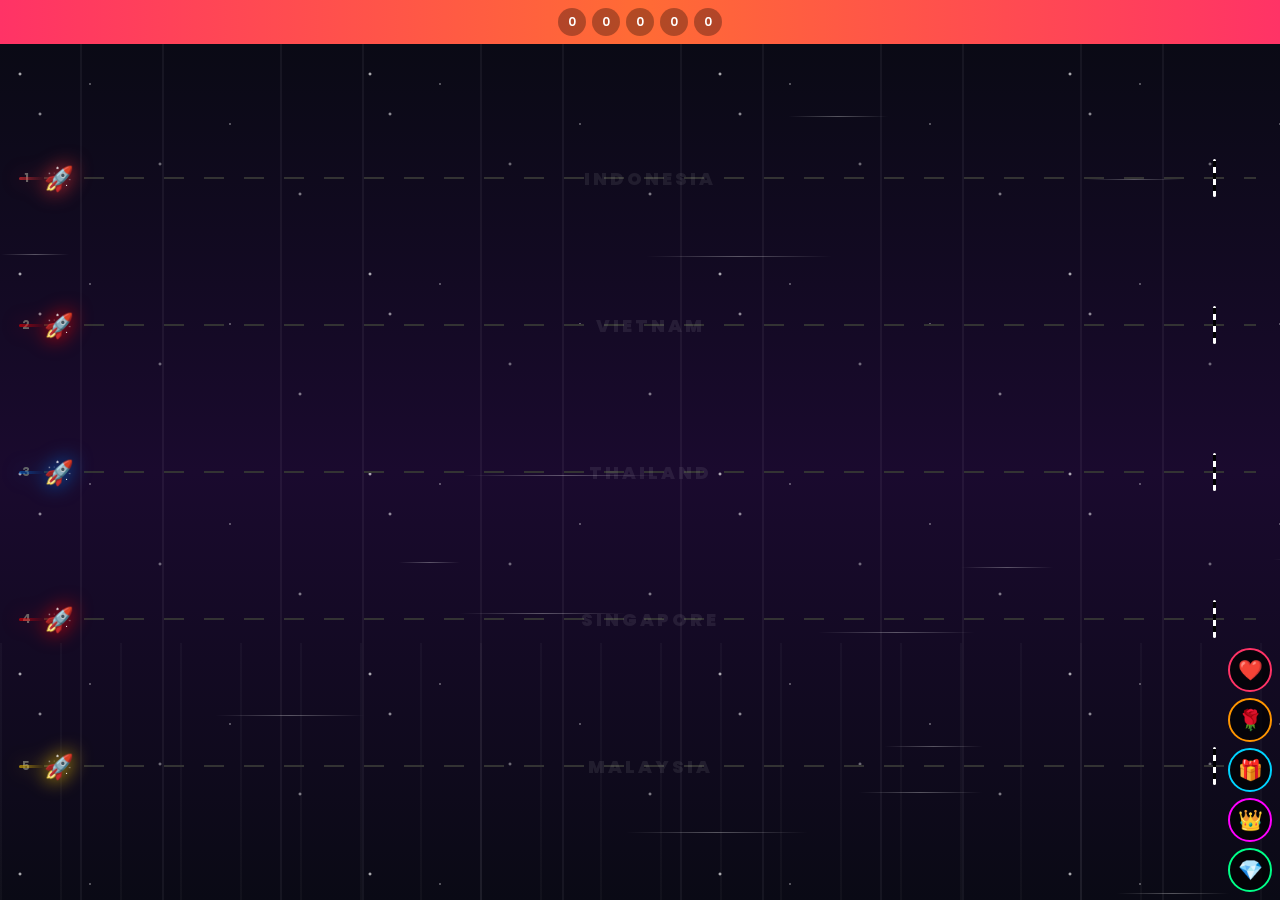
==== joss.html @ 589e6eca "Add files via upload" ====
<!DOCTYPE html>
<html lang="id">
<head>
<meta charset="UTF-8">
<meta name="viewport" content="width=device-width, initial-scale=1.0">
<title>Rocket Racing Game</title>
<style>
  @import url('https://fonts.googleapis.com/css2?family=Poppins:wght@400;600;700;900&display=swap');

  * { margin: 0; padding: 0; box-sizing: border-box; }

  body {
    font-family: 'Poppins', sans-serif;
    background: #0a0a0f;
    color: white;
    overflow: hidden;
    height: 100vh;
    display: flex;
    flex-direction: column;
  }

  /* Winner Bar */
  .winner-bar {
    display: none;
    justify-content: center;
    align-items: center;
    gap: 20px;
    padding: 12px;
    background: linear-gradient(90deg, #ffd700, #ffaa00, #ffd700);
    animation: winnerBarSlide 0.5s ease;
  }
  .winner-bar.show { display: flex; }
  @keyframes winnerBarSlide {
    from { transform: translateY(-100%); opacity: 0; }
    to { transform: translateY(0); opacity: 1; }
  }
  .winner-bar .trophy {
    font-size: 28px;
    animation: trophyBounce 1s ease infinite;
  }
  @keyframes trophyBounce {
    0%, 100% { transform: translateY(0); }
    50% { transform: translateY(-6px); }
  }
  .winner-bar .winner-info {
    display: flex;
    align-items: center;
    gap: 10px;
  }
  .winner-bar .winner-flag {
    width: 40px; height: 28px;
    object-fit: cover;
    border-radius: 3px;
    box-shadow: 0 2px 8px rgba(0,0,0,0.3);
    animation: flagWave 2s ease-in-out infinite;
  }
  @keyframes flagWave {
    0%, 100% { transform: rotate(-2deg) scale(1); }
    50% { transform: rotate(2deg) scale(1.05); }
  }
  .winner-bar .winner-name {
    font-size: 18px;
    font-weight: 700;
    color: #000;
  }
  .winner-bar .winner-score {
    font-size: 14px;
    font-weight: 600;
    color: #333;
    background: rgba(255,255,255,0.3);
    padding: 2px 10px;
    border-radius: 10px;
  }

  /* Scoreboard */
  .scoreboard {
    display: flex;
    justify-content: center;
    gap: 6px;
    padding: 8px 4px;
    background: linear-gradient(90deg, #ff3366, #ff6b35, #ff3366);
  }
  .score-item {
    display: flex; align-items: center; gap: 4px;
    background: rgba(0,0,0,0.3);
    padding: 5px 10px;
    border-radius: 16px;
    font-size: 12px; font-weight: 600;
  }
  .flag-img {
    width: 24px; height: 18px;
    object-fit: cover;
    border-radius: 2px;
    box-shadow: 0 1px 3px rgba(0,0,0,0.3);
  }

  /* Racing Track */
  .track-container {
    flex: 1;
    position: relative;
    background: linear-gradient(180deg, #0a0a15 0%, #1a0a2e 50%, #0a0a15 100%);
    overflow: hidden;
  }

  .moving-bg {
    position: absolute;
    inset: 0;
    background: 
      radial-gradient(2px 2px at 20px 30px, white, transparent),
      radial-gradient(2px 2px at 40px 70px, rgba(255,255,255,0.8), transparent),
      radial-gradient(1px 1px at 90px 40px, white, transparent),
      radial-gradient(2px 2px at 160px 120px, rgba(255,255,255,0.6), transparent),
      radial-gradient(1px 1px at 230px 80px, white, transparent),
      radial-gradient(2px 2px at 300px 150px, rgba(255,255,255,0.7), transparent),
      repeating-linear-gradient(
        90deg,
        transparent 0px, transparent 80px,
        rgba(255,255,255,0.05) 80px, rgba(255,255,255,0.05) 82px
      );
    background-size: 350px 200px, 350px 200px, 350px 200px, 350px 200px, 350px 200px, 350px 200px, 200px 100%;
    animation: bgMove 2s linear infinite;
  }

  @keyframes bgMove {
    from { background-position: 0 0, 0 0, 0 0, 0 0, 0 0, 0 0, 0 0; }
    to { background-position: -350px 0, -350px 0, -350px 0, -350px 0, -350px 0, -350px 0, -200px 0; }
  }

  .ground-texture {
    position: absolute;
    bottom: 0;
    left: 0; right: 0;
    height: 30%;
    background: repeating-linear-gradient(
      90deg,
      rgba(255,255,255,0.03) 0px, rgba(255,255,255,0.03) 2px,
      transparent 2px, transparent 60px
    );
    animation: groundMove 1.5s linear infinite;
  }

  @keyframes groundMove {
    from { background-position: 0 0; }
    to { background-position: -60px 0; }
  }

  .track {
    position: relative;
    height: 100%;
    padding: 8px 16px;
    display: flex;
    flex-direction: column;
    justify-content: space-evenly;
    z-index: 2;
  }

  .lane {
    position: relative;
    height: 42px;
    display: flex;
    align-items: center;
  }

  .left-flag {
    width: 32px;
    height: 22px;
    object-fit: cover;
    border-radius: 3px;
    box-shadow: 0 2px 6px rgba(0,0,0,0.4);
    margin-right: 6px;
    flex-shrink: 0;
  }

  .lane-number {
    width: 20px;
    text-align: center;
    font-size: 12px;
    font-weight: 700;
    color: #666;
  }

  .lane-track {
    flex: 1;
    height: 2px;
    background: repeating-linear-gradient(
      90deg,
      #333 0px, #333 20px,
      transparent 20px, transparent 40px
    );
    position: relative;
    margin: 0 8px;
  }

  .finish-line {
    position: absolute;
    right: 40px;
    top: -18px;
    bottom: -18px;
    width: 3px;
    background: repeating-linear-gradient(
      0deg,
      #fff 0px, #fff 6px,
      #000 6px, #000 12px
    );
    border-radius: 2px;
  }

  .rocket {
    position: absolute;
    left: 0;
    top: 50%;
    transform: translateY(-50%);
    font-size: 24px;
    transition: left 0.3s cubic-bezier(0.25, 0.46, 0.45, 0.94);
    filter: drop-shadow(0 0 10px currentColor);
    z-index: 5;
    animation: rocketFloat 1.5s ease-in-out infinite;
  }

  @keyframes rocketFloat {
    0%, 100% { transform: translateY(-50%) translateX(0) rotate(0deg); }
    25% { transform: translateY(-60%) translateX(2px) rotate(1deg); }
    50% { transform: translateY(-50%) translateX(4px) rotate(0deg); }
    75% { transform: translateY(-60%) translateX(2px) rotate(-1deg); }
  }

  .rocket.burst {
    animation: rocketBurst 0.4s ease-out !important;
  }

  @keyframes rocketBurst {
    0% { transform: translateY(-50%) scale(1); }
    50% { transform: translateY(-65%) scale(1.2) translateX(8px); }
    100% { transform: translateY(-50%) scale(1); }
  }

  .rocket-trail {
    position: absolute;
    left: -25px;
    top: 50%;
    transform: translateY(-50%);
    width: 25px;
    height: 3px;
    background: linear-gradient(90deg, currentColor, transparent);
    border-radius: 2px;
    opacity: 0.6;
    animation: trailFlicker 0.3s ease-in-out infinite alternate;
  }

  @keyframes trailFlicker {
    from { opacity: 0.4; width: 18px; }
    to { opacity: 0.8; width: 30px; }
  }

  .country-label {
    position: absolute;
    left: 50%;
    top: 50%;
    transform: translate(-50%, -50%);
    font-size: 18px;
    font-weight: 900;
    color: rgba(255,255,255,0.08);
    text-transform: uppercase;
    letter-spacing: 3px;
    pointer-events: none;
  }

  .lane-flag {
    width: 28px;
    height: 20px;
    object-fit: cover;
    border-radius: 3px;
    box-shadow: 0 2px 6px rgba(0,0,0,0.4);
  }

  .speed-lines {
    position: absolute;
    inset: 0;
    pointer-events: none;
    z-index: 1;
    overflow: hidden;
  }

  .speed-line {
    position: absolute;
    height: 1px;
    background: linear-gradient(90deg, transparent, rgba(255,255,255,0.3), transparent);
    animation: speedLineMove linear infinite;
  }

  @keyframes speedLineMove {
    from { transform: translateX(100vw); }
    to { transform: translateX(-100px); }
  }

  .gift-panel {
    position: absolute;
    bottom: 8px;
    right: 8px;
    display: flex;
    flex-direction: column;
    gap: 6px;
    z-index: 50;
  }

  .gift-btn-action {
    width: 44px;
    height: 44px;
    border-radius: 50%;
    border: 2px solid;
    background: rgba(0,0,0,0.7);
    color: white;
    font-size: 20px;
    cursor: pointer;
    display: flex;
    align-items: center;
    justify-content: center;
    transition: all 0.2s;
    position: relative;
  }

  .gift-btn-action:hover { transform: scale(1.15); }
  .gift-btn-action:active { transform: scale(0.95); }

  .gift-btn-action .cost {
    position: absolute;
    bottom: -12px;
    font-size: 8px;
    background: #333;
    padding: 1px 5px;
    border-radius: 6px;
    white-space: nowrap;
  }

  .confetti {
    position: fixed;
    width: 10px;
    height: 10px;
    top: -10px;
    animation: confettiFall 3s linear forwards;
    z-index: 999;
  }

  @keyframes confettiFall {
    to { transform: translateY(100vh) rotate(720deg); opacity: 0; }
  }

  .rank-badge {
    position: absolute;
    right: 5px;
    top: 50%;
    transform: translateY(-50%);
    background: gold;
    color: #000;
    width: 20px;
    height: 20px;
    border-radius: 50%;
    display: flex;
    align-items: center;
    justify-content: center;
    font-size: 10px;
    font-weight: 900;
    opacity: 0;
    transition: opacity 0.3s;
  }

  .rank-badge.show { opacity: 1; }
</style>
</head>
<body>

<div class="winner-bar" id="winnerBar">
  <div class="trophy">🏆</div>
  <div class="winner-info" id="winnerInfo"></div>
</div>

<div class="scoreboard" id="scoreboard"></div>

<div class="track-container">
  <div class="moving-bg"></div>
  <div class="ground-texture"></div>
  <div class="speed-lines" id="speedLines"></div>

  <div class="track" id="track"></div>

  <div class="gift-panel">
    <button class="gift-btn-action" style="border-color:#ff3366;color:#ff3366" onclick="sendGift(0)">❤️</button>
    <button class="gift-btn-action" style="border-color:#ff9500;color:#ff9500" onclick="sendGift(1)">🌹</button>
    <button class="gift-btn-action" style="border-color:#00d4ff;color:#00d4ff" onclick="sendGift(2)">🎁</button>
    <button class="gift-btn-action" style="border-color:#ff00ff;color:#ff00ff" onclick="sendGift(3)">👑</button>
    <button class="gift-btn-action" style="border-color:#00ff88;color:#00ff88" onclick="sendGift(4)">💎</button>
  </div>
</div>

<script>
const flagImages = {
  'Indonesia': 'https://image.similarpng.com/327ea33b634d70838083cb60b3943709f1886fa8.png',
  'Vietnam': 'https://image.similarpng.com/9f1cc31309987e7057c8e6fb2352e2a44a5ff8c0.png',
  'Thailand': 'https://image.similarpng.com/f52fe9be884b998d1bae1ef0d6025dc621c8d9d1.png',
  'Singapore': 'https://image.similarpng.com/cafcdd68857f2ebf5bef888b0ff94163eaa7319f.png',
  'Malaysia': 'https://upload.wikimedia.org/wikipedia/commons/thumb/6/66/Flag_of_Malaysia.svg/2560px-Flag_of_Malaysia.svg.png'
};

const countries = [
  { name: 'Indonesia', flagImg: flagImages['Indonesia'], color: '#ff3333', emoji: '🚀', score: 0, wins: 0 },
  { name: 'Vietnam', flagImg: flagImages['Vietnam'], color: '#ff0000', emoji: '🚀', score: 0, wins: 0 },
  { name: 'Thailand', flagImg: flagImages['Thailand'], color: '#0066cc', emoji: '🚀', score: 0, wins: 0 },
  { name: 'Singapore', flagImg: flagImages['Singapore'], color: '#ff0000', emoji: '🚀', score: 0, wins: 0 },
  { name: 'Malaysia', flagImg: flagImages['Malaysia'], color: '#ffcc00', emoji: '🚀', score: 0, wins: 0 }
];

let raceFinished = false;
let horsePositions = new Array(countries.length).fill(0);
const FINISH_LINE = 20; // 20 points to win
const POINTS_PER_GIFT = 1; // All gifts = 1 point

function init() {
  renderScoreboard();
  renderTrack();
  createSpeedLines();
}

function createSpeedLines() {
  const container = document.getElementById('speedLines');
  for (let i = 0; i < 15; i++) {
    const line = document.createElement('div');
    line.className = 'speed-line';
    line.style.top = Math.random() * 100 + '%';
    line.style.width = (50 + Math.random() * 150) + 'px';
    line.style.left = Math.random() * 100 + 'vw';
    line.style.animationDuration = (0.5 + Math.random() * 1.5) + 's';
    line.style.animationDelay = Math.random() * 2 + 's';
    container.appendChild(line);
  }
}

function renderScoreboard() {
  const sb = document.getElementById('scoreboard');
  const sorted = [...countries].sort((a,b) => b.score - a.score);
  sb.innerHTML = sorted.map((c, i) => `
    <div class="score-item">
      <img class="flag-img" src="${c.flagImg}" alt="${c.name}" onerror="this.style.display='none'">
      <span>${c.score}</span>
      ${c.wins > 0 ? `<span style="color:#ffd700;font-size:10px">🏆${c.wins}</span>` : ''}
    </div>
  `).join('');
}

function renderTrack() {
  const track = document.getElementById('track');
  track.innerHTML = countries.map((c, i) => `
    <div class="lane">
      <img class="left-flag" src="${c.flagImg}" alt="${c.name}" onerror="this.style.display='none'">
      <div class="lane-number">${i+1}</div>
      <div class="lane-track">
        <span class="country-label">${c.name}</span>
        <div class="finish-line"></div>
        <div class="rocket" id="rocket-${i}" style="color:${c.color}">
          ${c.emoji}
          <div class="rocket-trail" style="color:${c.color}"></div>
        </div>
        <div class="rank-badge" id="rank-${i}"></div>
      </div>
      <img class="lane-flag" src="${c.flagImg}" alt="${c.name}" onerror="this.style.display='none'">
    </div>
  `).join('');
}

function moveRocket(index) {
  if (raceFinished) return;

  horsePositions[index] = Math.min(horsePositions[index] + POINTS_PER_GIFT, FINISH_LINE);
  const rocket = document.getElementById(`rocket-${index}`);
  // Calculate percentage: position / finish_line * max_visible_percent
  const maxVisiblePercent = 85;
  const leftPercent = (horsePositions[index] / FINISH_LINE) * maxVisiblePercent;
  rocket.style.left = leftPercent + '%';

  rocket.classList.add('burst');
  setTimeout(() => rocket.classList.remove('burst'), 400);

  countries[index].score = horsePositions[index];
  renderScoreboard();
  updateRanks();

  if (horsePositions[index] >= FINISH_LINE) {
    finishRace(index);
  }
}

function updateRanks() {
  const sorted = horsePositions.map((pos, i) => ({ pos, i }))
    .sort((a, b) => b.pos - a.pos);

  sorted.forEach((item, rank) => {
    const badge = document.getElementById(`rank-${item.i}`);
    if (rank < 3) {
      badge.textContent = rank + 1;
      badge.style.background = rank === 0 ? 'gold' : rank === 1 ? '#c0c0c0' : '#cd7f32';
      badge.classList.add('show');
    }
  });
}

function sendGift(countryIndex) {
  moveRocket(countryIndex);
}

function finishRace(winnerIndex) {
  raceFinished = true;
  const winner = countries[winnerIndex];
  winner.wins += 1;

  const winnerBar = document.getElementById('winnerBar');
  const winnerInfo = document.getElementById('winnerInfo');
  winnerInfo.innerHTML = `
    <img class="winner-flag" src="${winner.flagImg}" alt="${winner.name}">
    <span class="winner-name">${winner.name} MENANG!</span>
    <span class="winner-score">🏆 ${winner.wins} kemenangan</span>
  `;
  winnerBar.classList.add('show');

  renderScoreboard();

  for (let i = 0; i < 50; i++) {
    setTimeout(() => createConfetti(), i * 50);
  }

  setTimeout(() => resetToStart(), 3000);
}

function createConfetti() {
  const confetti = document.createElement('div');
  confetti.className = 'confetti';
  confetti.style.left = Math.random() * 100 + 'vw';
  confetti.style.background = ['#ff3366', '#00d4ff', '#ff9500', '#00ff88', '#ff00ff', '#ffff00'][Math.floor(Math.random() * 6)];
  confetti.style.animationDuration = (2 + Math.random() * 2) + 's';
  document.body.appendChild(confetti);
  setTimeout(() => confetti.remove(), 4000);
}

function resetToStart() {
  raceFinished = false;
  horsePositions = new Array(countries.length).fill(0);
  countries.forEach(c => c.score = 0);

  document.getElementById('winnerBar').classList.remove('show');

  countries.forEach((c, i) => {
    const rocket = document.getElementById(`rocket-${i}`);
    rocket.style.left = '0%';
    document.getElementById(`rank-${i}`).classList.remove('show');
  });

  renderScoreboard();
}

init();
</script>

</body>
</html>
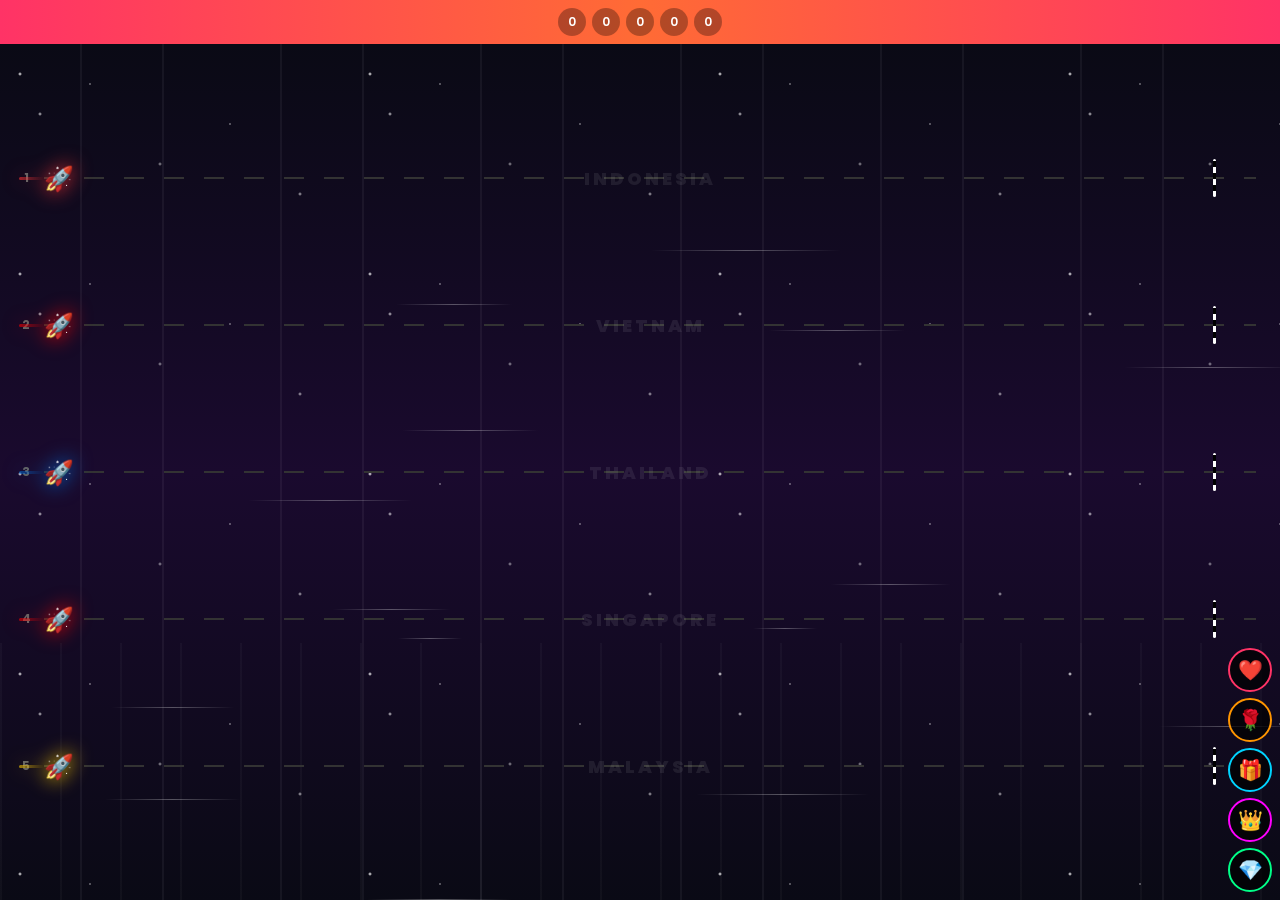
==== commit 99e4fbac: "helo" ====
--- a/joss.html
+++ b/joss.html
@@ -19,7 +19,7 @@
     flex-direction: column;
   }
 
-  /* Winner Bar */
+  /* Winner Bar helo*/
   .winner-bar {
     display: none;
     justify-content: center;
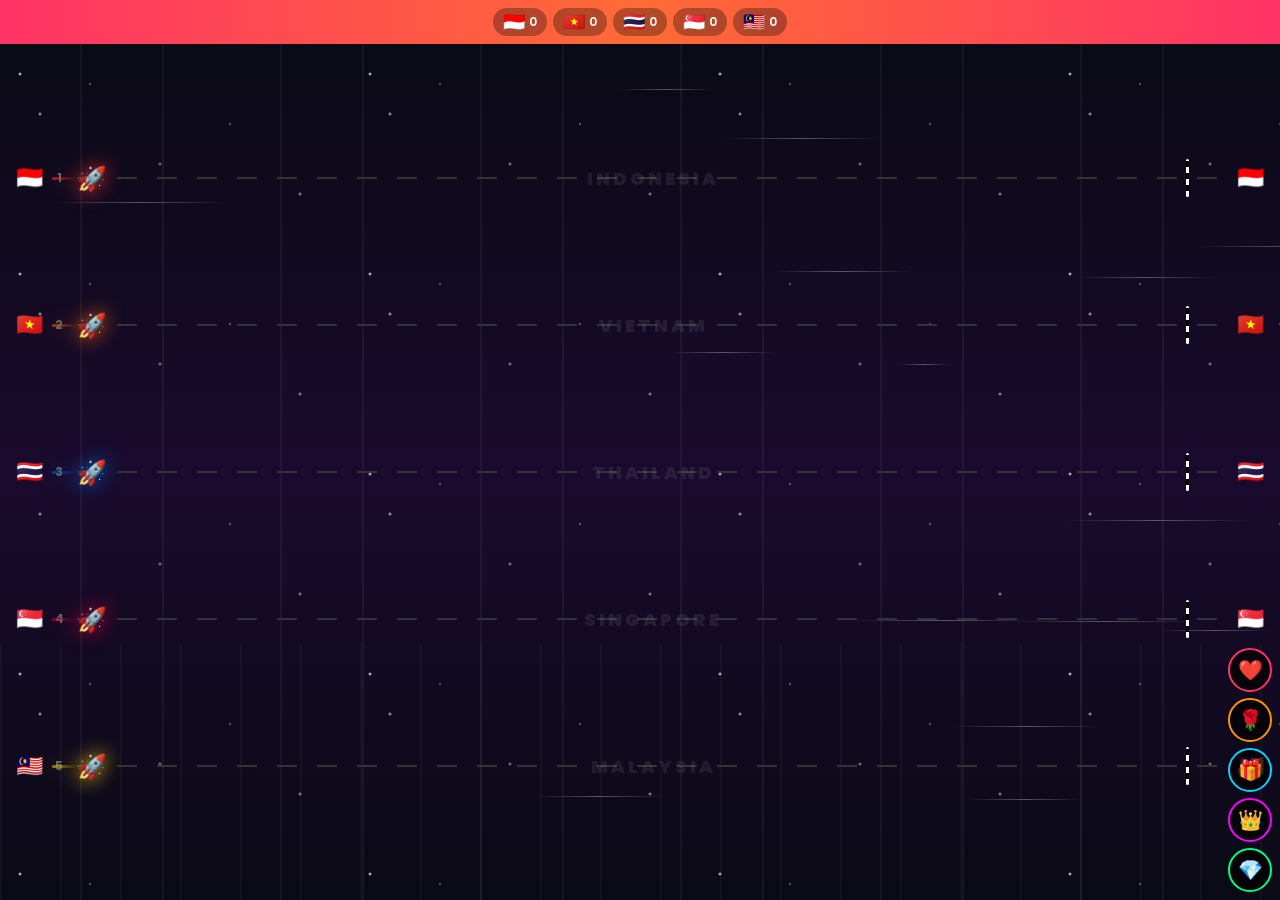
==== commit 115489e3: "jnjrvjenvev" ====
--- a/joss.html
+++ b/joss.html
@@ -19,7 +19,6 @@
     flex-direction: column;
   }
 
-  /* Winner Bar helo*/
   .winner-bar {
     display: none;
     justify-content: center;
@@ -48,15 +47,7 @@
     gap: 10px;
   }
   .winner-bar .winner-flag {
-    width: 40px; height: 28px;
-    object-fit: cover;
-    border-radius: 3px;
-    box-shadow: 0 2px 8px rgba(0,0,0,0.3);
-    animation: flagWave 2s ease-in-out infinite;
-  }
-  @keyframes flagWave {
-    0%, 100% { transform: rotate(-2deg) scale(1); }
-    50% { transform: rotate(2deg) scale(1.05); }
+    font-size: 28px;
   }
   .winner-bar .winner-name {
     font-size: 18px;
@@ -72,13 +63,13 @@
     border-radius: 10px;
   }
 
-  /* Scoreboard */
   .scoreboard {
     display: flex;
     justify-content: center;
     gap: 6px;
     padding: 8px 4px;
     background: linear-gradient(90deg, #ff3366, #ff6b35, #ff3366);
+    flex-wrap: wrap;
   }
   .score-item {
     display: flex; align-items: center; gap: 4px;
@@ -87,14 +78,11 @@
     border-radius: 16px;
     font-size: 12px; font-weight: 600;
   }
-  .flag-img {
-    width: 24px; height: 18px;
-    object-fit: cover;
-    border-radius: 2px;
-    box-shadow: 0 1px 3px rgba(0,0,0,0.3);
-  }
-
-  /* Racing Track */
+  .flag-emoji {
+    font-size: 18px;
+    line-height: 1;
+  }
+
   .track-container {
     flex: 1;
     position: relative;
@@ -105,7 +93,7 @@
   .moving-bg {
     position: absolute;
     inset: 0;
-    background: 
+    background:
       radial-gradient(2px 2px at 20px 30px, white, transparent),
       radial-gradient(2px 2px at 40px 70px, rgba(255,255,255,0.8), transparent),
       radial-gradient(1px 1px at 90px 40px, white, transparent),
@@ -162,13 +150,10 @@
   }
 
   .left-flag {
-    width: 32px;
-    height: 22px;
-    object-fit: cover;
-    border-radius: 3px;
-    box-shadow: 0 2px 6px rgba(0,0,0,0.4);
+    font-size: 22px;
     margin-right: 6px;
     flex-shrink: 0;
+    line-height: 1;
   }
 
   .lane-number {
@@ -263,14 +248,12 @@
     text-transform: uppercase;
     letter-spacing: 3px;
     pointer-events: none;
+    white-space: nowrap;
   }
 
   .lane-flag {
-    width: 28px;
-    height: 20px;
-    object-fit: cover;
-    border-radius: 3px;
-    box-shadow: 0 2px 6px rgba(0,0,0,0.4);
+    font-size: 22px;
+    line-height: 1;
   }
 
   .speed-lines {
@@ -322,23 +305,14 @@
   .gift-btn-action:hover { transform: scale(1.15); }
   .gift-btn-action:active { transform: scale(0.95); }
 
-  .gift-btn-action .cost {
-    position: absolute;
-    bottom: -12px;
-    font-size: 8px;
-    background: #333;
-    padding: 1px 5px;
-    border-radius: 6px;
-    white-space: nowrap;
-  }
-
   .confetti {
-    position: fixed;
+    position: absolute;
     width: 10px;
     height: 10px;
     top: -10px;
     animation: confettiFall 3s linear forwards;
     z-index: 999;
+    pointer-events: none;
   }
 
   @keyframes confettiFall {
@@ -370,7 +344,7 @@
 <body>
 
 <div class="winner-bar" id="winnerBar">
-  <div class="trophy">🏆</div>
+  <div class="trophy">&#127942;</div>
   <div class="winner-info" id="winnerInfo"></div>
 </div>
 
@@ -384,35 +358,27 @@
   <div class="track" id="track"></div>
 
   <div class="gift-panel">
-    <button class="gift-btn-action" style="border-color:#ff3366;color:#ff3366" onclick="sendGift(0)">❤️</button>
-    <button class="gift-btn-action" style="border-color:#ff9500;color:#ff9500" onclick="sendGift(1)">🌹</button>
-    <button class="gift-btn-action" style="border-color:#00d4ff;color:#00d4ff" onclick="sendGift(2)">🎁</button>
-    <button class="gift-btn-action" style="border-color:#ff00ff;color:#ff00ff" onclick="sendGift(3)">👑</button>
-    <button class="gift-btn-action" style="border-color:#00ff88;color:#00ff88" onclick="sendGift(4)">💎</button>
+    <button class="gift-btn-action" style="border-color:#ff3366;color:#ff3366" onclick="sendGift(0)">&#10084;&#65039;</button>
+    <button class="gift-btn-action" style="border-color:#ff9500;color:#ff9500" onclick="sendGift(1)">&#127801;</button>
+    <button class="gift-btn-action" style="border-color:#00d4ff;color:#00d4ff" onclick="sendGift(2)">&#127873;</button>
+    <button class="gift-btn-action" style="border-color:#ff00ff;color:#ff00ff" onclick="sendGift(3)">&#128081;</button>
+    <button class="gift-btn-action" style="border-color:#00ff88;color:#00ff88" onclick="sendGift(4)">&#128142;</button>
   </div>
 </div>
 
 <script>
-const flagImages = {
-  'Indonesia': 'https://image.similarpng.com/327ea33b634d70838083cb60b3943709f1886fa8.png',
-  'Vietnam': 'https://image.similarpng.com/9f1cc31309987e7057c8e6fb2352e2a44a5ff8c0.png',
-  'Thailand': 'https://image.similarpng.com/f52fe9be884b998d1bae1ef0d6025dc621c8d9d1.png',
-  'Singapore': 'https://image.similarpng.com/cafcdd68857f2ebf5bef888b0ff94163eaa7319f.png',
-  'Malaysia': 'https://upload.wikimedia.org/wikipedia/commons/thumb/6/66/Flag_of_Malaysia.svg/2560px-Flag_of_Malaysia.svg.png'
-};
-
-const countries = [
-  { name: 'Indonesia', flagImg: flagImages['Indonesia'], color: '#ff3333', emoji: '🚀', score: 0, wins: 0 },
-  { name: 'Vietnam', flagImg: flagImages['Vietnam'], color: '#ff0000', emoji: '🚀', score: 0, wins: 0 },
-  { name: 'Thailand', flagImg: flagImages['Thailand'], color: '#0066cc', emoji: '🚀', score: 0, wins: 0 },
-  { name: 'Singapore', flagImg: flagImages['Singapore'], color: '#ff0000', emoji: '🚀', score: 0, wins: 0 },
-  { name: 'Malaysia', flagImg: flagImages['Malaysia'], color: '#ffcc00', emoji: '🚀', score: 0, wins: 0 }
+var countries = [
+  { name: 'Indonesia', flag: '\uD83C\uDDEE\uD83C\uDDE9', color: '#ff3333', emoji: '\uD83D\uDE80', score: 0, wins: 0 },
+  { name: 'Vietnam',   flag: '\uD83C\uDDFB\uD83C\uDDF3', color: '#ff6600', emoji: '\uD83D\uDE80', score: 0, wins: 0 },
+  { name: 'Thailand',  flag: '\uD83C\uDDF9\uD83C\uDDED', color: '#0066cc', emoji: '\uD83D\uDE80', score: 0, wins: 0 },
+  { name: 'Singapore', flag: '\uD83C\uDDF8\uD83C\uDDEC', color: '#cc0033', emoji: '\uD83D\uDE80', score: 0, wins: 0 },
+  { name: 'Malaysia',  flag: '\uD83C\uDDF2\uD83C\uDDFE', color: '#ffcc00', emoji: '\uD83D\uDE80', score: 0, wins: 0 }
 ];
 
-let raceFinished = false;
-let horsePositions = new Array(countries.length).fill(0);
-const FINISH_LINE = 20; // 20 points to win
-const POINTS_PER_GIFT = 1; // All gifts = 1 point
+var raceFinished = false;
+var horsePositions = new Array(countries.length).fill(0);
+var FINISH_LINE = 20;
+var POINTS_PER_GIFT = 1;
 
 function init() {
   renderScoreboard();
@@ -421,9 +387,9 @@
 }
 
 function createSpeedLines() {
-  const container = document.getElementById('speedLines');
-  for (let i = 0; i < 15; i++) {
-    const line = document.createElement('div');
+  var container = document.getElementById('speedLines');
+  for (var i = 0; i < 15; i++) {
+    var line = document.createElement('div');
     line.className = 'speed-line';
     line.style.top = Math.random() * 100 + '%';
     line.style.width = (50 + Math.random() * 150) + 'px';
@@ -435,49 +401,48 @@
 }
 
 function renderScoreboard() {
-  const sb = document.getElementById('scoreboard');
-  const sorted = [...countries].sort((a,b) => b.score - a.score);
-  sb.innerHTML = sorted.map((c, i) => `
-    <div class="score-item">
-      <img class="flag-img" src="${c.flagImg}" alt="${c.name}" onerror="this.style.display='none'">
-      <span>${c.score}</span>
-      ${c.wins > 0 ? `<span style="color:#ffd700;font-size:10px">🏆${c.wins}</span>` : ''}
-    </div>
-  `).join('');
+  var sb = document.getElementById('scoreboard');
+  var sorted = countries.slice().sort(function(a, b) { return b.score - a.score; });
+  sb.innerHTML = sorted.map(function(c) {
+    return '<div class="score-item">' +
+      '<span class="flag-emoji">' + c.flag + '</span>' +
+      '<span>' + c.score + '</span>' +
+      (c.wins > 0 ? '<span style="color:#ffd700;font-size:10px">\uD83C\uDFC6' + c.wins + '</span>' : '') +
+      '</div>';
+  }).join('');
 }
 
 function renderTrack() {
-  const track = document.getElementById('track');
-  track.innerHTML = countries.map((c, i) => `
-    <div class="lane">
-      <img class="left-flag" src="${c.flagImg}" alt="${c.name}" onerror="this.style.display='none'">
-      <div class="lane-number">${i+1}</div>
-      <div class="lane-track">
-        <span class="country-label">${c.name}</span>
-        <div class="finish-line"></div>
-        <div class="rocket" id="rocket-${i}" style="color:${c.color}">
-          ${c.emoji}
-          <div class="rocket-trail" style="color:${c.color}"></div>
-        </div>
-        <div class="rank-badge" id="rank-${i}"></div>
-      </div>
-      <img class="lane-flag" src="${c.flagImg}" alt="${c.name}" onerror="this.style.display='none'">
-    </div>
-  `).join('');
+  var track = document.getElementById('track');
+  track.innerHTML = countries.map(function(c, i) {
+    return '<div class="lane">' +
+      '<span class="left-flag">' + c.flag + '</span>' +
+      '<div class="lane-number">' + (i+1) + '</div>' +
+      '<div class="lane-track">' +
+        '<span class="country-label">' + c.name + '</span>' +
+        '<div class="finish-line"></div>' +
+        '<div class="rocket" id="rocket-' + i + '" style="color:' + c.color + '">' +
+          c.emoji +
+          '<div class="rocket-trail" style="color:' + c.color + '"></div>' +
+        '</div>' +
+        '<div class="rank-badge" id="rank-' + i + '"></div>' +
+      '</div>' +
+      '<span class="lane-flag">' + c.flag + '</span>' +
+    '</div>';
+  }).join('');
 }
 
 function moveRocket(index) {
   if (raceFinished) return;
 
   horsePositions[index] = Math.min(horsePositions[index] + POINTS_PER_GIFT, FINISH_LINE);
-  const rocket = document.getElementById(`rocket-${index}`);
-  // Calculate percentage: position / finish_line * max_visible_percent
-  const maxVisiblePercent = 85;
-  const leftPercent = (horsePositions[index] / FINISH_LINE) * maxVisiblePercent;
+  var rocket = document.getElementById('rocket-' + index);
+  var maxVisiblePercent = 85;
+  var leftPercent = (horsePositions[index] / FINISH_LINE) * maxVisiblePercent;
   rocket.style.left = leftPercent + '%';
 
   rocket.classList.add('burst');
-  setTimeout(() => rocket.classList.remove('burst'), 400);
+  setTimeout(function() { rocket.classList.remove('burst'); }, 400);
 
   countries[index].score = horsePositions[index];
   renderScoreboard();
@@ -489,11 +454,11 @@
 }
 
 function updateRanks() {
-  const sorted = horsePositions.map((pos, i) => ({ pos, i }))
-    .sort((a, b) => b.pos - a.pos);
-
-  sorted.forEach((item, rank) => {
-    const badge = document.getElementById(`rank-${item.i}`);
+  var sorted = horsePositions.map(function(pos, i) { return { pos: pos, i: i }; })
+    .sort(function(a, b) { return b.pos - a.pos; });
+
+  sorted.forEach(function(item, rank) {
+    var badge = document.getElementById('rank-' + item.i);
     if (rank < 3) {
       badge.textContent = rank + 1;
       badge.style.background = rank === 0 ? 'gold' : rank === 1 ? '#c0c0c0' : '#cd7f32';
@@ -508,48 +473,50 @@
 
 function finishRace(winnerIndex) {
   raceFinished = true;
-  const winner = countries[winnerIndex];
+  var winner = countries[winnerIndex];
   winner.wins += 1;
 
-  const winnerBar = document.getElementById('winnerBar');
-  const winnerInfo = document.getElementById('winnerInfo');
-  winnerInfo.innerHTML = `
-    <img class="winner-flag" src="${winner.flagImg}" alt="${winner.name}">
-    <span class="winner-name">${winner.name} MENANG!</span>
-    <span class="winner-score">🏆 ${winner.wins} kemenangan</span>
-  `;
+  var winnerBar = document.getElementById('winnerBar');
+  var winnerInfo = document.getElementById('winnerInfo');
+  winnerInfo.innerHTML =
+    '<span class="winner-flag">' + winner.flag + '</span>' +
+    '<span class="winner-name">' + winner.name + ' MENANG!</span>' +
+    '<span class="winner-score">\uD83C\uDFC6 ' + winner.wins + ' kemenangan</span>';
   winnerBar.classList.add('show');
 
   renderScoreboard();
 
-  for (let i = 0; i < 50; i++) {
-    setTimeout(() => createConfetti(), i * 50);
-  }
-
-  setTimeout(() => resetToStart(), 3000);
+  for (var i = 0; i < 50; i++) {
+    (function(delay) {
+      setTimeout(function() { createConfetti(); }, delay);
+    })(i * 50);
+  }
+
+  setTimeout(function() { resetToStart(); }, 3000);
 }
 
 function createConfetti() {
-  const confetti = document.createElement('div');
+  var confetti = document.createElement('div');
   confetti.className = 'confetti';
   confetti.style.left = Math.random() * 100 + 'vw';
-  confetti.style.background = ['#ff3366', '#00d4ff', '#ff9500', '#00ff88', '#ff00ff', '#ffff00'][Math.floor(Math.random() * 6)];
+  confetti.style.background = ['#ff3366','#00d4ff','#ff9500','#00ff88','#ff00ff','#ffff00'][Math.floor(Math.random() * 6)];
   confetti.style.animationDuration = (2 + Math.random() * 2) + 's';
   document.body.appendChild(confetti);
-  setTimeout(() => confetti.remove(), 4000);
+  setTimeout(function() { if (confetti.parentNode) confetti.parentNode.removeChild(confetti); }, 4000);
 }
 
 function resetToStart() {
   raceFinished = false;
   horsePositions = new Array(countries.length).fill(0);
-  countries.forEach(c => c.score = 0);
+  countries.forEach(function(c) { c.score = 0; });
 
   document.getElementById('winnerBar').classList.remove('show');
 
-  countries.forEach((c, i) => {
-    const rocket = document.getElementById(`rocket-${i}`);
-    rocket.style.left = '0%';
-    document.getElementById(`rank-${i}`).classList.remove('show');
+  countries.forEach(function(c, i) {
+    var rocket = document.getElementById('rocket-' + i);
+    if (rocket) rocket.style.left = '0%';
+    var rank = document.getElementById('rank-' + i);
+    if (rank) rank.classList.remove('show');
   });
 
   renderScoreboard();
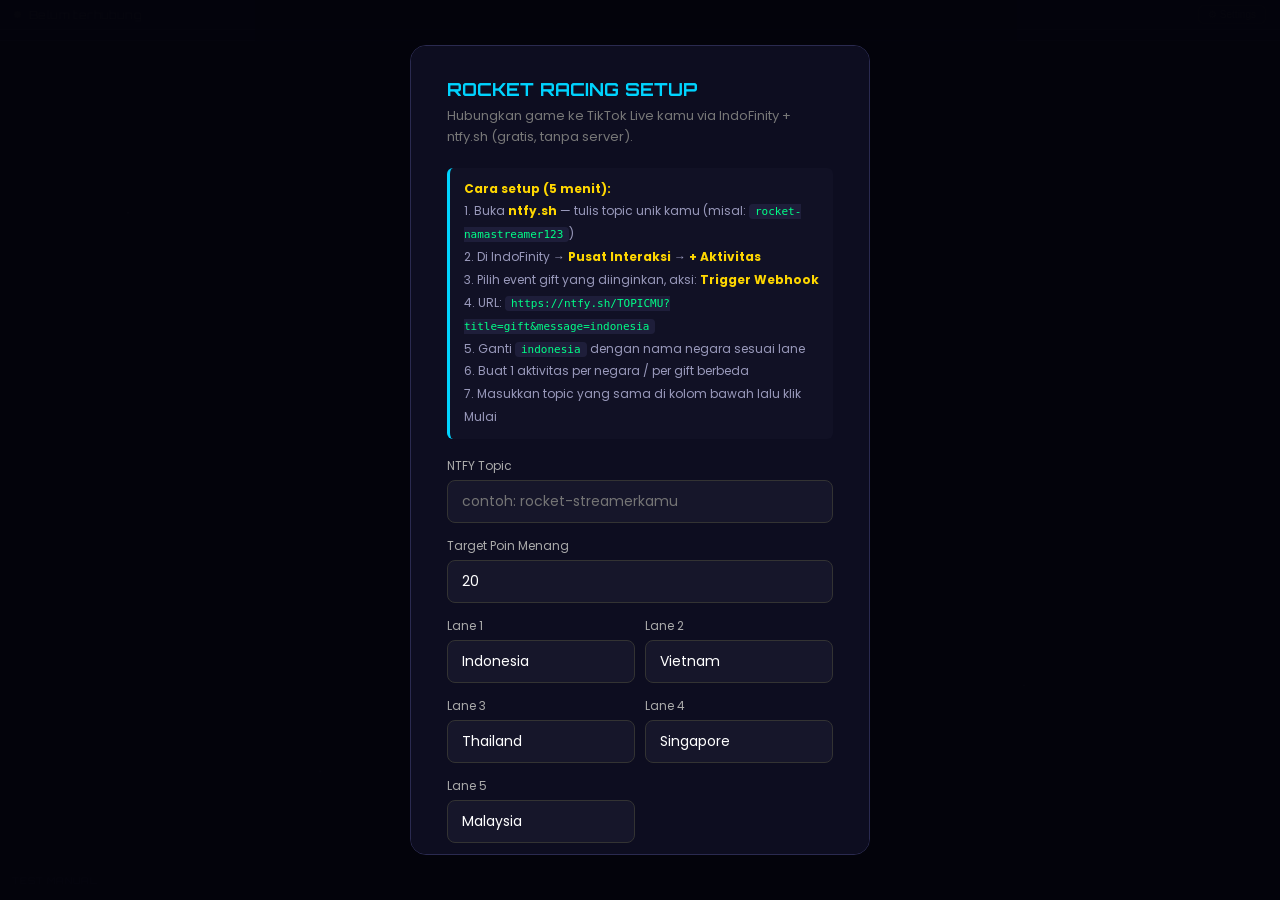
==== commit 4b8532b1: "test 1" ====
--- a/joss.html
+++ b/joss.html
@@ -3,527 +3,507 @@
 <head>
 <meta charset="UTF-8">
 <meta name="viewport" content="width=device-width, initial-scale=1.0">
-<title>Rocket Racing Game</title>
+<title>Rocket Racing - IndoFinity Live</title>
 <style>
-  @import url('https://fonts.googleapis.com/css2?family=Poppins:wght@400;600;700;900&display=swap');
-
-  * { margin: 0; padding: 0; box-sizing: border-box; }
-
+  @import url('https://fonts.googleapis.com/css2?family=Orbitron:wght@400;700;900&family=Poppins:wght@400;600;700&display=swap');
+
+  :root {
+    --pink: #ff2d78;
+    --blue: #00d4ff;
+    --yellow: #ffd700;
+    --green: #00ff88;
+    --purple: #7b2fff;
+    --bg: #04040c;
+  }
+  * { margin:0; padding:0; box-sizing:border-box; }
   body {
-    font-family: 'Poppins', sans-serif;
-    background: #0a0a0f;
-    color: white;
-    overflow: hidden;
-    height: 100vh;
-    display: flex;
-    flex-direction: column;
-  }
-
-  .winner-bar {
-    display: none;
-    justify-content: center;
-    align-items: center;
-    gap: 20px;
-    padding: 12px;
-    background: linear-gradient(90deg, #ffd700, #ffaa00, #ffd700);
-    animation: winnerBarSlide 0.5s ease;
-  }
-  .winner-bar.show { display: flex; }
-  @keyframes winnerBarSlide {
-    from { transform: translateY(-100%); opacity: 0; }
-    to { transform: translateY(0); opacity: 1; }
-  }
-  .winner-bar .trophy {
-    font-size: 28px;
-    animation: trophyBounce 1s ease infinite;
-  }
-  @keyframes trophyBounce {
-    0%, 100% { transform: translateY(0); }
-    50% { transform: translateY(-6px); }
-  }
-  .winner-bar .winner-info {
-    display: flex;
-    align-items: center;
-    gap: 10px;
-  }
-  .winner-bar .winner-flag {
-    font-size: 28px;
-  }
-  .winner-bar .winner-name {
-    font-size: 18px;
-    font-weight: 700;
-    color: #000;
-  }
-  .winner-bar .winner-score {
-    font-size: 14px;
-    font-weight: 600;
-    color: #333;
-    background: rgba(255,255,255,0.3);
-    padding: 2px 10px;
-    border-radius: 10px;
-  }
-
-  .scoreboard {
-    display: flex;
-    justify-content: center;
-    gap: 6px;
-    padding: 8px 4px;
-    background: linear-gradient(90deg, #ff3366, #ff6b35, #ff3366);
-    flex-wrap: wrap;
-  }
-  .score-item {
-    display: flex; align-items: center; gap: 4px;
-    background: rgba(0,0,0,0.3);
-    padding: 5px 10px;
-    border-radius: 16px;
-    font-size: 12px; font-weight: 600;
-  }
-  .flag-emoji {
-    font-size: 18px;
-    line-height: 1;
-  }
-
-  .track-container {
-    flex: 1;
-    position: relative;
-    background: linear-gradient(180deg, #0a0a15 0%, #1a0a2e 50%, #0a0a15 100%);
-    overflow: hidden;
-  }
-
-  .moving-bg {
-    position: absolute;
-    inset: 0;
-    background:
-      radial-gradient(2px 2px at 20px 30px, white, transparent),
-      radial-gradient(2px 2px at 40px 70px, rgba(255,255,255,0.8), transparent),
-      radial-gradient(1px 1px at 90px 40px, white, transparent),
-      radial-gradient(2px 2px at 160px 120px, rgba(255,255,255,0.6), transparent),
-      radial-gradient(1px 1px at 230px 80px, white, transparent),
-      radial-gradient(2px 2px at 300px 150px, rgba(255,255,255,0.7), transparent),
-      repeating-linear-gradient(
-        90deg,
-        transparent 0px, transparent 80px,
-        rgba(255,255,255,0.05) 80px, rgba(255,255,255,0.05) 82px
-      );
-    background-size: 350px 200px, 350px 200px, 350px 200px, 350px 200px, 350px 200px, 350px 200px, 200px 100%;
-    animation: bgMove 2s linear infinite;
-  }
-
-  @keyframes bgMove {
-    from { background-position: 0 0, 0 0, 0 0, 0 0, 0 0, 0 0, 0 0; }
-    to { background-position: -350px 0, -350px 0, -350px 0, -350px 0, -350px 0, -350px 0, -200px 0; }
-  }
-
-  .ground-texture {
-    position: absolute;
-    bottom: 0;
-    left: 0; right: 0;
-    height: 30%;
-    background: repeating-linear-gradient(
-      90deg,
-      rgba(255,255,255,0.03) 0px, rgba(255,255,255,0.03) 2px,
-      transparent 2px, transparent 60px
-    );
-    animation: groundMove 1.5s linear infinite;
-  }
-
-  @keyframes groundMove {
-    from { background-position: 0 0; }
-    to { background-position: -60px 0; }
-  }
+    font-family:'Poppins',sans-serif;
+    background:var(--bg);
+    color:white;
+    height:100vh;
+    display:flex;
+    flex-direction:column;
+    overflow:hidden;
+  }
+
+  /* ── SETUP PANEL ── */
+  #setup-panel {
+    position:fixed; inset:0;
+    background:rgba(4,4,12,0.97);
+    z-index:1000;
+    display:flex;
+    align-items:center;
+    justify-content:center;
+    padding:16px;
+  }
+  .setup-box {
+    background:#0d0d20;
+    border:1px solid #2a2a50;
+    border-radius:16px;
+    padding:32px 36px;
+    width:460px;
+    max-width:100%;
+    max-height:90vh;
+    overflow-y:auto;
+  }
+  .setup-box h2 {
+    font-family:'Orbitron',sans-serif;
+    font-size:18px; color:var(--blue);
+    margin-bottom:6px;
+  }
+  .setup-box p { font-size:13px; color:#777; margin-bottom:20px; line-height:1.6; }
+  .setup-step {
+    background:#111125;
+    border-left:3px solid var(--blue);
+    border-radius:6px;
+    padding:10px 14px;
+    font-size:12px; color:#99b;
+    margin-bottom:18px; line-height:1.9;
+  }
+  .setup-step b { color:var(--yellow); }
+  .setup-step code {
+    background:#1e1e3a; padding:1px 6px;
+    border-radius:4px; color:var(--green); font-size:11px;
+  }
+  .setup-box label { display:block; font-size:12px; color:#aaa; margin-bottom:5px; }
+  .setup-box input, .setup-box select {
+    width:100%; background:#16162a; border:1px solid #333;
+    border-radius:8px; color:white; padding:10px 14px;
+    font-size:14px; font-family:'Poppins',sans-serif;
+    margin-bottom:14px; outline:none; transition:border-color 0.2s;
+  }
+  .setup-box input:focus { border-color:var(--blue); }
+  .row { display:flex; gap:10px; }
+  .row > div { flex:1; }
+  .btn-start {
+    width:100%; padding:13px;
+    background:linear-gradient(135deg, var(--pink), var(--purple));
+    border:none; border-radius:10px; color:white;
+    font-family:'Orbitron',sans-serif; font-size:14px; font-weight:700;
+    cursor:pointer; letter-spacing:1px; margin-top:4px;
+    transition:opacity 0.2s, transform 0.1s;
+  }
+  .btn-start:hover { opacity:0.9; }
+  .btn-start:active { transform:scale(0.98); }
+
+  /* ── STATUS BAR ── */
+  #status-bar {
+    display:flex; align-items:center; gap:8px;
+    padding:5px 14px; background:#07071a;
+    border-bottom:1px solid #1a1a30;
+    font-size:11px; font-family:'Orbitron',sans-serif;
+    letter-spacing:0.4px; flex-shrink:0;
+  }
+  .dot { width:7px; height:7px; border-radius:50%; background:#333; flex-shrink:0; transition:background 0.3s; }
+  .dot.on { background:var(--green); box-shadow:0 0 7px var(--green); }
+  .dot.err { background:#ff4444; }
+  #stxt { color:#555; flex:1; }
+  #lgift { color:var(--yellow); font-size:10px; }
+  .sbtn { background:none; border:1px solid #222; color:#444; border-radius:6px; padding:3px 9px; font-size:10px; cursor:pointer; transition:all 0.2s; }
+  .sbtn:hover { border-color:#444; color:#aaa; }
+
+  /* ── WINNER BAR ── */
+  #winner-bar {
+    display:none; justify-content:center; align-items:center; gap:14px;
+    padding:9px 16px; flex-shrink:0;
+    background:linear-gradient(90deg,var(--purple),var(--pink),var(--yellow),var(--pink),var(--purple));
+    background-size:300% 100%;
+    animation:gs 2s linear infinite;
+  }
+  #winner-bar.show { display:flex; }
+  @keyframes gs { 0%{background-position:0 0} 100%{background-position:300% 0} }
+  .wname { font-family:'Orbitron',sans-serif; font-weight:900; color:#000; font-size:16px; }
+  .wsub { font-size:11px; color:rgba(0,0,0,0.6); font-weight:600; }
+
+  /* ── SCOREBOARD ── */
+  #scoreboard {
+    display:flex; justify-content:center; gap:5px;
+    padding:5px 10px; background:#07071a;
+    border-bottom:1px solid #1a1a30; flex-wrap:wrap; flex-shrink:0;
+  }
+  .si {
+    display:flex; align-items:center; gap:5px;
+    background:rgba(255,255,255,0.04);
+    border:1px solid rgba(255,255,255,0.07);
+    padding:3px 11px; border-radius:20px;
+    font-size:12px; font-weight:600;
+    font-family:'Orbitron',sans-serif;
+    transition:all 0.3s;
+  }
+  .si.lead {
+    background:rgba(255,215,0,0.1);
+    border-color:rgba(255,215,0,0.3);
+    color:var(--yellow);
+  }
+
+  /* ── TRACK ── */
+  .track-container { flex:1; position:relative; overflow:hidden; }
+  .star-bg {
+    position:absolute; inset:0;
+    background-image:
+      radial-gradient(1px 1px at 10% 20%,rgba(255,255,255,0.5),transparent),
+      radial-gradient(2px 2px at 40% 55%,white,transparent),
+      radial-gradient(1px 1px at 65% 30%,rgba(255,255,255,0.6),transparent),
+      radial-gradient(1px 1px at 80% 75%,rgba(255,255,255,0.4),transparent),
+      radial-gradient(2px 2px at 25% 85%,rgba(255,255,255,0.3),transparent);
+    animation:sm 10s linear infinite;
+  }
+  @keyframes sm { from{transform:translateX(0)} to{transform:translateX(-200px)} }
+
+  .splines { position:absolute; inset:0; pointer-events:none; z-index:1; overflow:hidden; }
+  .sl {
+    position:absolute; height:1px;
+    background:linear-gradient(90deg,transparent,rgba(0,212,255,0.15),transparent);
+    animation:slm linear infinite;
+  }
+  @keyframes slm { from{transform:translateX(110vw)} to{transform:translateX(-300px)} }
 
   .track {
-    position: relative;
-    height: 100%;
-    padding: 8px 16px;
-    display: flex;
-    flex-direction: column;
-    justify-content: space-evenly;
-    z-index: 2;
-  }
-
-  .lane {
-    position: relative;
-    height: 42px;
-    display: flex;
-    align-items: center;
-  }
-
-  .left-flag {
-    font-size: 22px;
-    margin-right: 6px;
-    flex-shrink: 0;
-    line-height: 1;
-  }
-
-  .lane-number {
-    width: 20px;
-    text-align: center;
-    font-size: 12px;
-    font-weight: 700;
-    color: #666;
-  }
-
-  .lane-track {
-    flex: 1;
-    height: 2px;
-    background: repeating-linear-gradient(
-      90deg,
-      #333 0px, #333 20px,
-      transparent 20px, transparent 40px
-    );
-    position: relative;
-    margin: 0 8px;
-  }
-
-  .finish-line {
-    position: absolute;
-    right: 40px;
-    top: -18px;
-    bottom: -18px;
-    width: 3px;
-    background: repeating-linear-gradient(
-      0deg,
-      #fff 0px, #fff 6px,
-      #000 6px, #000 12px
-    );
-    border-radius: 2px;
-  }
-
+    position:relative; height:100%;
+    padding:8px 12px;
+    display:flex; flex-direction:column; justify-content:space-evenly;
+    z-index:2;
+  }
+  .lane { display:flex; align-items:center; height:50px; }
+  .lleft {
+    display:flex; align-items:center; gap:5px;
+    width:105px; flex-shrink:0;
+  }
+  .lflag { font-size:20px; line-height:1; }
+  .lname {
+    font-size:10px; font-family:'Orbitron',sans-serif; font-weight:700;
+    color:#3a3a5a; letter-spacing:0.5px;
+    white-space:nowrap; overflow:hidden; text-overflow:ellipsis; max-width:72px;
+  }
+  .ltrack {
+    flex:1; height:2px; position:relative; margin:0 6px;
+    background:repeating-linear-gradient(90deg,#161628 0px,#161628 16px,#202038 16px,#202038 18px);
+  }
+  .fline {
+    position:absolute; right:34px; top:-20px; bottom:-20px; width:4px;
+    background:repeating-linear-gradient(180deg,#fff 0px,#fff 5px,#000 5px,#000 10px);
+    opacity:0.6;
+  }
   .rocket {
-    position: absolute;
-    left: 0;
-    top: 50%;
-    transform: translateY(-50%);
-    font-size: 24px;
-    transition: left 0.3s cubic-bezier(0.25, 0.46, 0.45, 0.94);
-    filter: drop-shadow(0 0 10px currentColor);
-    z-index: 5;
-    animation: rocketFloat 1.5s ease-in-out infinite;
-  }
-
-  @keyframes rocketFloat {
-    0%, 100% { transform: translateY(-50%) translateX(0) rotate(0deg); }
-    25% { transform: translateY(-60%) translateX(2px) rotate(1deg); }
-    50% { transform: translateY(-50%) translateX(4px) rotate(0deg); }
-    75% { transform: translateY(-60%) translateX(2px) rotate(-1deg); }
-  }
-
-  .rocket.burst {
-    animation: rocketBurst 0.4s ease-out !important;
-  }
-
-  @keyframes rocketBurst {
-    0% { transform: translateY(-50%) scale(1); }
-    50% { transform: translateY(-65%) scale(1.2) translateX(8px); }
-    100% { transform: translateY(-50%) scale(1); }
-  }
-
-  .rocket-trail {
-    position: absolute;
-    left: -25px;
-    top: 50%;
-    transform: translateY(-50%);
-    width: 25px;
-    height: 3px;
-    background: linear-gradient(90deg, currentColor, transparent);
-    border-radius: 2px;
-    opacity: 0.6;
-    animation: trailFlicker 0.3s ease-in-out infinite alternate;
-  }
-
-  @keyframes trailFlicker {
-    from { opacity: 0.4; width: 18px; }
-    to { opacity: 0.8; width: 30px; }
-  }
-
-  .country-label {
-    position: absolute;
-    left: 50%;
-    top: 50%;
-    transform: translate(-50%, -50%);
-    font-size: 18px;
-    font-weight: 900;
-    color: rgba(255,255,255,0.08);
-    text-transform: uppercase;
-    letter-spacing: 3px;
-    pointer-events: none;
-    white-space: nowrap;
-  }
-
-  .lane-flag {
-    font-size: 22px;
-    line-height: 1;
-  }
-
-  .speed-lines {
-    position: absolute;
-    inset: 0;
-    pointer-events: none;
-    z-index: 1;
-    overflow: hidden;
-  }
-
-  .speed-line {
-    position: absolute;
-    height: 1px;
-    background: linear-gradient(90deg, transparent, rgba(255,255,255,0.3), transparent);
-    animation: speedLineMove linear infinite;
-  }
-
-  @keyframes speedLineMove {
-    from { transform: translateX(100vw); }
-    to { transform: translateX(-100px); }
-  }
-
-  .gift-panel {
-    position: absolute;
-    bottom: 8px;
-    right: 8px;
-    display: flex;
-    flex-direction: column;
-    gap: 6px;
-    z-index: 50;
-  }
-
-  .gift-btn-action {
-    width: 44px;
-    height: 44px;
-    border-radius: 50%;
-    border: 2px solid;
-    background: rgba(0,0,0,0.7);
-    color: white;
-    font-size: 20px;
-    cursor: pointer;
-    display: flex;
-    align-items: center;
-    justify-content: center;
-    transition: all 0.2s;
-    position: relative;
-  }
-
-  .gift-btn-action:hover { transform: scale(1.15); }
-  .gift-btn-action:active { transform: scale(0.95); }
-
-  .confetti {
-    position: absolute;
-    width: 10px;
-    height: 10px;
-    top: -10px;
-    animation: confettiFall 3s linear forwards;
-    z-index: 999;
-    pointer-events: none;
-  }
-
-  @keyframes confettiFall {
-    to { transform: translateY(100vh) rotate(720deg); opacity: 0; }
-  }
-
-  .rank-badge {
-    position: absolute;
-    right: 5px;
-    top: 50%;
-    transform: translateY(-50%);
-    background: gold;
-    color: #000;
-    width: 20px;
-    height: 20px;
-    border-radius: 50%;
-    display: flex;
-    align-items: center;
-    justify-content: center;
-    font-size: 10px;
-    font-weight: 900;
-    opacity: 0;
-    transition: opacity 0.3s;
-  }
-
-  .rank-badge.show { opacity: 1; }
+    position:absolute; left:0; top:50%; transform:translateY(-50%);
+    font-size:24px; z-index:5;
+    transition:left 0.28s cubic-bezier(0.25,0.46,0.45,0.94);
+    animation:rf 2s ease-in-out infinite;
+    filter:drop-shadow(0 0 5px currentColor);
+  }
+  @keyframes rf { 0%,100%{transform:translateY(-50%) rotate(0deg)} 50%{transform:translateY(-56%) rotate(2deg)} }
+  .rocket.burst { animation:rb 0.35s ease-out !important; }
+  @keyframes rb { 0%{transform:translateY(-50%) scale(1)} 40%{transform:translateY(-60%) scale(1.3) translateX(8px)} 100%{transform:translateY(-50%) scale(1)} }
+  .trail {
+    position:absolute; left:-26px; top:50%; transform:translateY(-50%);
+    width:26px; height:3px; border-radius:2px; opacity:0.5;
+    background:linear-gradient(90deg,currentColor,transparent);
+    animation:tf 0.25s ease-in-out infinite alternate;
+  }
+  @keyframes tf { from{opacity:0.3;width:15px} to{opacity:0.7;width:30px} }
+  .rbadge {
+    position:absolute; right:4px; top:50%; transform:translateY(-50%);
+    width:20px; height:20px; border-radius:50%;
+    display:flex; align-items:center; justify-content:center;
+    font-size:10px; font-weight:900; font-family:'Orbitron',sans-serif;
+    color:#000; opacity:0; transition:opacity 0.3s;
+  }
+  .rbadge.show { opacity:1; }
+
+  /* ── GIFT NOTIFY ── */
+  #gnotify {
+    position:fixed; top:80px; right:14px;
+    background:rgba(10,10,28,0.92);
+    border:1px solid var(--pink); border-radius:10px;
+    padding:9px 14px; font-family:'Orbitron',sans-serif;
+    z-index:500; pointer-events:none;
+    transform:translateX(220px); opacity:0;
+    transition:all 0.28s cubic-bezier(0.25,0.46,0.45,0.94);
+    max-width:200px;
+  }
+  #gnotify.show { transform:translateX(0); opacity:1; }
+  .gnu { color:var(--yellow); font-size:10px; margin-bottom:2px; }
+  .gng { color:var(--pink); font-size:13px; }
+
+  /* ── CONFETTI ── */
+  .cf {
+    position:absolute; width:8px; height:8px; top:-10px;
+    animation:cff linear forwards; pointer-events:none; z-index:999;
+  }
+  @keyframes cff { to{transform:translateY(100vh) rotate(720deg);opacity:0} }
+
+  /* ── DEMO BTNS ── */
+  #demo-panel {
+    position:absolute; bottom:10px; left:12px;
+    display:flex; flex-direction:column; gap:4px; z-index:100;
+  }
+  .dlabel { font-size:9px; color:#2a2a40; font-family:'Orbitron',sans-serif; letter-spacing:1px; }
+  .dbtns { display:flex; gap:4px; flex-wrap:wrap; }
+  .dbtn {
+    background:rgba(255,255,255,0.03); border:1px solid #181830;
+    color:#3a3a5a; border-radius:6px; padding:3px 7px;
+    font-size:10px; cursor:pointer; transition:all 0.15s;
+    font-family:'Orbitron',sans-serif;
+  }
+  .dbtn:hover { border-color:var(--pink); color:var(--pink); }
 </style>
 </head>
 <body>
 
-<div class="winner-bar" id="winnerBar">
-  <div class="trophy">&#127942;</div>
-  <div class="winner-info" id="winnerInfo"></div>
-</div>
-
-<div class="scoreboard" id="scoreboard"></div>
-
-<div class="track-container">
-  <div class="moving-bg"></div>
-  <div class="ground-texture"></div>
-  <div class="speed-lines" id="speedLines"></div>
-
-  <div class="track" id="track"></div>
-
-  <div class="gift-panel">
-    <button class="gift-btn-action" style="border-color:#ff3366;color:#ff3366" onclick="sendGift(0)">&#10084;&#65039;</button>
-    <button class="gift-btn-action" style="border-color:#ff9500;color:#ff9500" onclick="sendGift(1)">&#127801;</button>
-    <button class="gift-btn-action" style="border-color:#00d4ff;color:#00d4ff" onclick="sendGift(2)">&#127873;</button>
-    <button class="gift-btn-action" style="border-color:#ff00ff;color:#ff00ff" onclick="sendGift(3)">&#128081;</button>
-    <button class="gift-btn-action" style="border-color:#00ff88;color:#00ff88" onclick="sendGift(4)">&#128142;</button>
+<!-- SETUP -->
+<div id="setup-panel">
+  <div class="setup-box">
+    <h2>ROCKET RACING SETUP</h2>
+    <p>Hubungkan game ke TikTok Live kamu via IndoFinity + ntfy.sh (gratis, tanpa server).</p>
+
+    <div class="setup-step">
+      <b>Cara setup (5 menit):</b><br>
+      1. Buka <b>ntfy.sh</b> — tulis topic unik kamu (misal: <code>rocket-namastreamer123</code>)<br>
+      2. Di IndoFinity &#8594; <b>Pusat Interaksi</b> &#8594; <b>+ Aktivitas</b><br>
+      3. Pilih event gift yang diinginkan, aksi: <b>Trigger Webhook</b><br>
+      4. URL: <code>https://ntfy.sh/TOPICMU?title=gift&amp;message=indonesia</code><br>
+      5. Ganti <code>indonesia</code> dengan nama negara sesuai lane<br>
+      6. Buat 1 aktivitas per negara / per gift berbeda<br>
+      7. Masukkan topic yang sama di kolom bawah lalu klik Mulai
+    </div>
+
+    <label>NTFY Topic</label>
+    <input type="text" id="ntfy-topic" placeholder="contoh: rocket-streamerkamu" />
+
+    <label>Target Poin Menang</label>
+    <input type="number" id="finish-input" value="20" min="5" max="200" />
+
+    <div class="row">
+      <div><label>Lane 1</label><input type="text" id="c0" value="Indonesia" /></div>
+      <div><label>Lane 2</label><input type="text" id="c1" value="Vietnam" /></div>
+    </div>
+    <div class="row">
+      <div><label>Lane 3</label><input type="text" id="c2" value="Thailand" /></div>
+      <div><label>Lane 4</label><input type="text" id="c3" value="Singapore" /></div>
+    </div>
+    <div class="row">
+      <div><label>Lane 5</label><input type="text" id="c4" value="Malaysia" /></div>
+      <div></div>
+    </div>
+
+    <button class="btn-start" onclick="startGame()">MULAI GAME</button>
   </div>
 </div>
 
+<!-- STATUS BAR -->
+<div id="status-bar">
+  <div class="dot" id="dot"></div>
+  <span id="stxt">Belum terhubung</span>
+  <span id="lgift"></span>
+  <button class="sbtn" onclick="showSetup()">&#9881; Settings</button>
+</div>
+
+<!-- WINNER BAR -->
+<div id="winner-bar">
+  <span style="font-size:22px">&#127942;</span>
+  <div><div class="wname" id="wname">-</div><div class="wsub" id="wsub">-</div></div>
+  <span style="font-size:22px">&#127942;</span>
+</div>
+
+<!-- SCOREBOARD -->
+<div id="scoreboard"></div>
+
+<!-- TRACK -->
+<div class="track-container">
+  <div class="star-bg"></div>
+  <div class="splines" id="splines"></div>
+  <div class="track" id="track"></div>
+  <div id="demo-panel">
+    <div class="dlabel">TEST MANUAL</div>
+    <div class="dbtns" id="dbtns"></div>
+  </div>
+</div>
+
+<!-- GIFT NOTIFY -->
+<div id="gnotify"><div class="gnu" id="gnu">-</div><div class="gng" id="gng">-</div></div>
+
 <script>
-var countries = [
-  { name: 'Indonesia', flag: '\uD83C\uDDEE\uD83C\uDDE9', color: '#ff3333', emoji: '\uD83D\uDE80', score: 0, wins: 0 },
-  { name: 'Vietnam',   flag: '\uD83C\uDDFB\uD83C\uDDF3', color: '#ff6600', emoji: '\uD83D\uDE80', score: 0, wins: 0 },
-  { name: 'Thailand',  flag: '\uD83C\uDDF9\uD83C\uDDED', color: '#0066cc', emoji: '\uD83D\uDE80', score: 0, wins: 0 },
-  { name: 'Singapore', flag: '\uD83C\uDDF8\uD83C\uDDEC', color: '#cc0033', emoji: '\uD83D\uDE80', score: 0, wins: 0 },
-  { name: 'Malaysia',  flag: '\uD83C\uDDF2\uD83C\uDDFE', color: '#ffcc00', emoji: '\uD83D\uDE80', score: 0, wins: 0 }
-];
-
-var raceFinished = false;
-var horsePositions = new Array(countries.length).fill(0);
-var FINISH_LINE = 20;
-var POINTS_PER_GIFT = 1;
-
-function init() {
-  renderScoreboard();
-  renderTrack();
-  createSpeedLines();
-}
-
-function createSpeedLines() {
-  var container = document.getElementById('speedLines');
-  for (var i = 0; i < 15; i++) {
-    var line = document.createElement('div');
-    line.className = 'speed-line';
-    line.style.top = Math.random() * 100 + '%';
-    line.style.width = (50 + Math.random() * 150) + 'px';
-    line.style.left = Math.random() * 100 + 'vw';
-    line.style.animationDuration = (0.5 + Math.random() * 1.5) + 's';
-    line.style.animationDelay = Math.random() * 2 + 's';
-    container.appendChild(line);
-  }
-}
-
-function renderScoreboard() {
+var FLAGS = {
+  indonesia:'&#127470;&#127465;', vietnam:'&#127483;&#127475;', thailand:'&#127481;&#127469;',
+  singapore:'&#127480;&#127468;', malaysia:'&#127474;&#127486;', philippines:'&#127477;&#127469;',
+  myanmar:'&#127474;&#127474;', cambodia:'&#127472;&#127469;', laos:'&#127473;&#127462;', brunei:'&#127463;&#127475;'
+};
+var COLORS = ['#ff2d78','#ff8c00','#00d4ff','#7b2fff','#00ff88'];
+
+var cfg = { topic:'', finish:20, countries:[] };
+var pos = [], finished = false, es = null, ntimer = null;
+
+function startGame() {
+  var t = document.getElementById('ntfy-topic').value.trim();
+  if (!t) { alert('Masukkan NTFY Topic!'); return; }
+  cfg.topic = t;
+  cfg.finish = parseInt(document.getElementById('finish-input').value) || 20;
+  cfg.countries = [];
+  for (var i=0; i<5; i++) {
+    var n = (document.getElementById('c'+i).value || '').trim() || ('Negara'+(i+1));
+    var k = n.toLowerCase();
+    cfg.countries.push({ name:n, flag:FLAGS[k]||'&#127987;&#65039;', color:COLORS[i], score:0, wins:0 });
+  }
+  pos = new Array(cfg.countries.length).fill(0);
+  finished = false;
+  document.getElementById('setup-panel').style.display = 'none';
+  renderAll();
+  connectNtfy();
+}
+
+function showSetup() {
+  if (es) { es.close(); es = null; }
+  document.getElementById('setup-panel').style.display = 'flex';
+}
+
+function connectNtfy() {
+  if (es) es.close();
+  setStatus('','Menghubungkan...');
+  es = new EventSource('https://ntfy.sh/' + cfg.topic + '/sse');
+  es.onopen = function() { setStatus('on','Terhubung ke ntfy.sh'); };
+  es.onmessage = function(e) {
+    try {
+      var d = JSON.parse(e.data);
+      if (d.event === 'keepalive') return;
+      var msg = ((d.message||d.title||'')).toLowerCase().trim();
+      for (var i=0; i<cfg.countries.length; i++) {
+        var cn = cfg.countries[i].name.toLowerCase();
+        if (msg.indexOf(cn) !== -1 || cn.indexOf(msg) !== -1) {
+          document.getElementById('lgift').textContent = '&#9889; '+(d.title||'Viewer')+' \u2192 '+cfg.countries[i].name;
+          showNotify(d.title||'Viewer', cfg.countries[i].name, cfg.countries[i].flag);
+          moveRocket(i);
+          return;
+        }
+      }
+    } catch(x) {}
+  };
+  es.onerror = function() {
+    setStatus('err','Koneksi terputus, retry...');
+    setTimeout(function(){ if(es) connectNtfy(); }, 4000);
+  };
+}
+
+function renderAll() {
+  renderScore(); renderTrack(); renderDemo(); makeSL();
+}
+
+function renderScore() {
   var sb = document.getElementById('scoreboard');
-  var sorted = countries.slice().sort(function(a, b) { return b.score - a.score; });
-  sb.innerHTML = sorted.map(function(c) {
-    return '<div class="score-item">' +
-      '<span class="flag-emoji">' + c.flag + '</span>' +
-      '<span>' + c.score + '</span>' +
-      (c.wins > 0 ? '<span style="color:#ffd700;font-size:10px">\uD83C\uDFC6' + c.wins + '</span>' : '') +
-      '</div>';
+  var s = cfg.countries.slice().sort(function(a,b){return b.score-a.score;});
+  var mx = s[0]?s[0].score:0;
+  sb.innerHTML = s.map(function(c) {
+    var lead = c.score>0&&c.score===mx?' lead':'';
+    return '<div class="si'+lead+'">'+c.flag+' <span>'+c.score+'</span>'+(c.wins>0?'<span style="color:var(--yellow);font-size:9px">&#127942;'+c.wins+'</span>':'')+'</div>';
   }).join('');
 }
 
 function renderTrack() {
-  var track = document.getElementById('track');
-  track.innerHTML = countries.map(function(c, i) {
-    return '<div class="lane">' +
-      '<span class="left-flag">' + c.flag + '</span>' +
-      '<div class="lane-number">' + (i+1) + '</div>' +
-      '<div class="lane-track">' +
-        '<span class="country-label">' + c.name + '</span>' +
-        '<div class="finish-line"></div>' +
-        '<div class="rocket" id="rocket-' + i + '" style="color:' + c.color + '">' +
-          c.emoji +
-          '<div class="rocket-trail" style="color:' + c.color + '"></div>' +
-        '</div>' +
-        '<div class="rank-badge" id="rank-' + i + '"></div>' +
-      '</div>' +
-      '<span class="lane-flag">' + c.flag + '</span>' +
+  var t = document.getElementById('track');
+  t.innerHTML = cfg.countries.map(function(c,i) {
+    return '<div class="lane">'+
+      '<div class="lleft"><span class="lflag">'+c.flag+'</span><span class="lname">'+c.name.toUpperCase()+'</span></div>'+
+      '<div class="ltrack">'+
+        '<div class="fline"></div>'+
+        '<div class="rocket" id="r'+i+'" style="color:'+c.color+'">&#128640;<div class="trail" style="color:'+c.color+'"></div></div>'+
+        '<div class="rbadge" id="b'+i+'"></div>'+
+      '</div>'+
     '</div>';
   }).join('');
 }
 
-function moveRocket(index) {
-  if (raceFinished) return;
-
-  horsePositions[index] = Math.min(horsePositions[index] + POINTS_PER_GIFT, FINISH_LINE);
-  var rocket = document.getElementById('rocket-' + index);
-  var maxVisiblePercent = 85;
-  var leftPercent = (horsePositions[index] / FINISH_LINE) * maxVisiblePercent;
-  rocket.style.left = leftPercent + '%';
-
-  rocket.classList.add('burst');
-  setTimeout(function() { rocket.classList.remove('burst'); }, 400);
-
-  countries[index].score = horsePositions[index];
-  renderScoreboard();
-  updateRanks();
-
-  if (horsePositions[index] >= FINISH_LINE) {
-    finishRace(index);
-  }
+function renderDemo() {
+  var el = document.getElementById('dbtns');
+  el.innerHTML = cfg.countries.map(function(c,i) {
+    return '<button class="dbtn" onclick="moveRocket('+i+')">'+c.flag+'</button>';
+  }).join('');
+}
+
+function makeSL() {
+  var c = document.getElementById('splines'); c.innerHTML = '';
+  for (var i=0;i<12;i++) {
+    var l=document.createElement('div'); l.className='sl';
+    l.style.top=Math.random()*100+'%';
+    l.style.width=(40+Math.random()*120)+'px';
+    l.style.animationDuration=(0.6+Math.random()*1.8)+'s';
+    l.style.animationDelay='-'+(Math.random()*2)+'s';
+    c.appendChild(l);
+  }
+}
+
+function moveRocket(i) {
+  if (finished) return;
+  pos[i] = Math.min(pos[i]+1, cfg.finish);
+  var pct = (pos[i]/cfg.finish)*84;
+  var r = document.getElementById('r'+i);
+  if (!r) return;
+  r.style.left = pct+'%';
+  r.classList.add('burst');
+  setTimeout(function(){ r.classList.remove('burst'); }, 350);
+  cfg.countries[i].score = pos[i];
+  renderScore(); updateRanks();
+  if (pos[i] >= cfg.finish) finishRace(i);
 }
 
 function updateRanks() {
-  var sorted = horsePositions.map(function(pos, i) { return { pos: pos, i: i }; })
-    .sort(function(a, b) { return b.pos - a.pos; });
-
-  sorted.forEach(function(item, rank) {
-    var badge = document.getElementById('rank-' + item.i);
-    if (rank < 3) {
-      badge.textContent = rank + 1;
-      badge.style.background = rank === 0 ? 'gold' : rank === 1 ? '#c0c0c0' : '#cd7f32';
-      badge.classList.add('show');
-    }
+  var s = pos.map(function(p,i){return{p:p,i:i};}).sort(function(a,b){return b.p-a.p;});
+  s.forEach(function(item,rank) {
+    var b = document.getElementById('b'+item.i);
+    if (!b) return;
+    if (rank<3&&item.p>0) {
+      b.textContent = rank+1;
+      b.style.background = rank===0?'gold':rank===1?'#c0c0c0':'#cd7f32';
+      b.classList.add('show');
+    } else { b.classList.remove('show'); }
   });
 }
 
-function sendGift(countryIndex) {
-  moveRocket(countryIndex);
-}
-
-function finishRace(winnerIndex) {
-  raceFinished = true;
-  var winner = countries[winnerIndex];
-  winner.wins += 1;
-
-  var winnerBar = document.getElementById('winnerBar');
-  var winnerInfo = document.getElementById('winnerInfo');
-  winnerInfo.innerHTML =
-    '<span class="winner-flag">' + winner.flag + '</span>' +
-    '<span class="winner-name">' + winner.name + ' MENANG!</span>' +
-    '<span class="winner-score">\uD83C\uDFC6 ' + winner.wins + ' kemenangan</span>';
-  winnerBar.classList.add('show');
-
-  renderScoreboard();
-
-  for (var i = 0; i < 50; i++) {
-    (function(delay) {
-      setTimeout(function() { createConfetti(); }, delay);
-    })(i * 50);
-  }
-
-  setTimeout(function() { resetToStart(); }, 3000);
-}
-
-function createConfetti() {
-  var confetti = document.createElement('div');
-  confetti.className = 'confetti';
-  confetti.style.left = Math.random() * 100 + 'vw';
-  confetti.style.background = ['#ff3366','#00d4ff','#ff9500','#00ff88','#ff00ff','#ffff00'][Math.floor(Math.random() * 6)];
-  confetti.style.animationDuration = (2 + Math.random() * 2) + 's';
-  document.body.appendChild(confetti);
-  setTimeout(function() { if (confetti.parentNode) confetti.parentNode.removeChild(confetti); }, 4000);
-}
-
-function resetToStart() {
-  raceFinished = false;
-  horsePositions = new Array(countries.length).fill(0);
-  countries.forEach(function(c) { c.score = 0; });
-
-  document.getElementById('winnerBar').classList.remove('show');
-
-  countries.forEach(function(c, i) {
-    var rocket = document.getElementById('rocket-' + i);
-    if (rocket) rocket.style.left = '0%';
-    var rank = document.getElementById('rank-' + i);
-    if (rank) rank.classList.remove('show');
+function finishRace(idx) {
+  finished = true;
+  var w = cfg.countries[idx]; w.wins++;
+  document.getElementById('wname').innerHTML = w.flag+' '+w.name.toUpperCase()+' MENANG!';
+  document.getElementById('wsub').textContent = 'Total '+w.wins+' kemenangan';
+  document.getElementById('winner-bar').classList.add('show');
+  renderScore();
+  for (var i=0;i<60;i++) { (function(d){setTimeout(mkConfetti,d);})(i*45); }
+  setTimeout(resetRace, 4500);
+}
+
+function mkConfetti() {
+  var el=document.createElement('div'); el.className='cf';
+  el.style.left=Math.random()*100+'vw';
+  el.style.background=['#ff2d78','#00d4ff','#ffd700','#00ff88','#7b2fff','#ff8c00'][Math.floor(Math.random()*6)];
+  el.style.animationDuration=(2+Math.random()*2)+'s';
+  el.style.borderRadius=Math.random()>0.5?'50%':'2px';
+  document.body.appendChild(el);
+  setTimeout(function(){if(el.parentNode)el.parentNode.removeChild(el);},4500);
+}
+
+function resetRace() {
+  finished=false; pos=new Array(cfg.countries.length).fill(0);
+  cfg.countries.forEach(function(c){c.score=0;});
+  document.getElementById('winner-bar').classList.remove('show');
+  cfg.countries.forEach(function(c,i){
+    var r=document.getElementById('r'+i); if(r)r.style.left='0%';
+    var b=document.getElementById('b'+i); if(b)b.classList.remove('show');
   });
-
-  renderScoreboard();
-}
-
-init();
+  renderScore();
+}
+
+function setStatus(state, msg) {
+  var d=document.getElementById('dot'),t=document.getElementById('stxt');
+  d.className='dot'+(state==='on'?' on':state==='err'?' err':'');
+  t.textContent=msg;
+  t.style.color=state==='on'?'#00ff88':state==='err'?'#ff4444':'#555';
+}
+
+function showNotify(user,country,flag) {
+  var el=document.getElementById('gnotify');
+  document.getElementById('gnu').textContent='Dari: '+user;
+  document.getElementById('gng').innerHTML=flag+' +1 untuk '+country;
+  el.classList.add('show');
+  clearTimeout(ntimer);
+  ntimer=setTimeout(function(){el.classList.remove('show');},2500);
+}
 </script>
-
 </body>
 </html>
